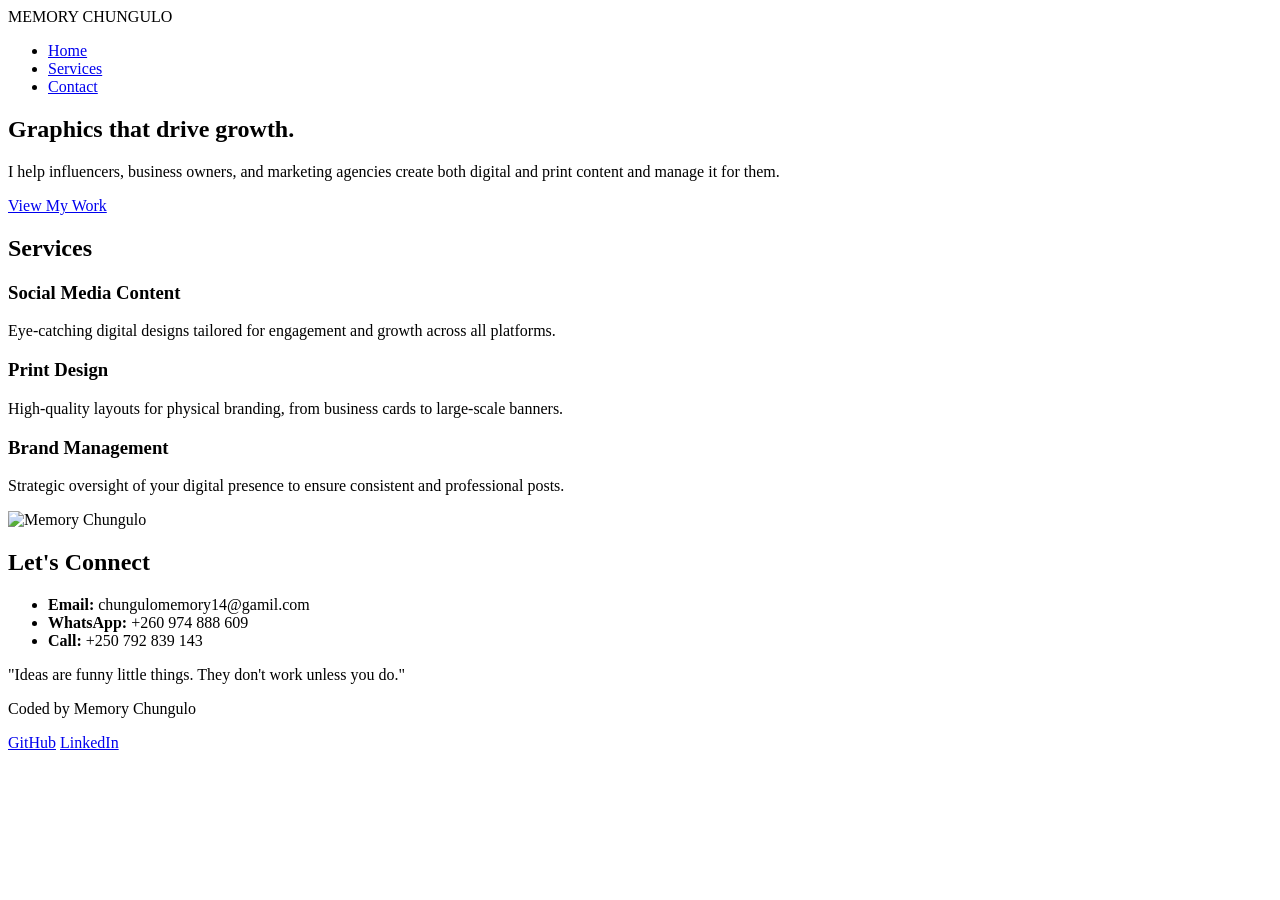
==== Level-1/Task-1/index.html @ 374aa058 "HTML File" ====
<!DOCTYPE html>
<html lang="en">
<head>
    <meta charset="UTF-8">
    <meta name="viewport" content="width=device-width, initial-scale=1.0">
    <title>Responsive Landing Page</title>
    <link rel="stylesheet" href="style.css">
    <link href="https://fonts.googleapis.com/css2?family=Poppins:wght@300;400;600&display=swap" rel="stylesheet">
</head>
<body>
    <header class="navbar">
        <div class="nav-container">
            <div class="logo">MEMORY CHUNGULO</div>
            <nav>
                <ul class="nav-links">
                    <li><a href="#home">Home</a></li>
                    <li><a href="#services">Services</a></li>
                    <li><a href="#contact">Contact</a></li>
                </ul>
            </nav>
        </div>
    </header>

    <main>
        <section id="home" class="hero">
            <div class="hero-content">
                <h1>Graphics that drive growth.</h1>
                <p>I help influencers, business owners, and marketing agencies create both digital and print content and manage it for them.</p>
                <a href="#work" class="cta-button">View My Work</a>
            </div>
        </section>

        <section id="services" class="services">
            <h2 class="section-title">Services</h2>
            <div class="services-container">
                <div class="service-card">
                    <h3>Social Media Content</h3>
                    <p>Eye-catching digital designs tailored for engagement and growth across all platforms.</p>
                </div>
                <div class="service-card">
                    <h3>Print Design</h3>
                    <p>High-quality layouts for physical branding, from business cards to large-scale banners.</p>
                </div>
                <div class="service-card">
                    <h3>Brand Management</h3>
                    <p>Strategic oversight of your digital presence to ensure consistent and professional posts.</p>
                </div>
            </div>
        </section>

        <section id="contact" class="contact">
            <div class="contact-container">
                <div class="contact-image">
                    <img src="mem aws.jpeg" alt="Memory Chungulo" class="profile-circle">
                </div>
                <div class="contact-info">
                    <h2>Let's Connect</h2>
                    <ul class="contact-list">
                        <li><strong>Email:</strong> chungulomemory14@gamil.com</li>
                        <li><strong>WhatsApp:</strong> +260 974 888 609</li>
                        <li><strong>Call:</strong> +250 792 839 143</li>
                    </ul>
                </div>
            </div>
        </section>
    </main>

    <footer>
        <div class="footer-content">
            <p class="quote">"Ideas are funny little things. They don't work unless you do."</p>
            <p class="coded-by">Coded by Memory Chungulo</p>
            <div class="social-links">
                <a href="https://github.com/Memzy2">GitHub</a>
                <a href="https://www.linkedin.com/in/memory-chungulo/">LinkedIn</a>
            </div>
        </div>
    </footer>

    <script src="script.js"></script>
</body>
</html>
</body>
</html>
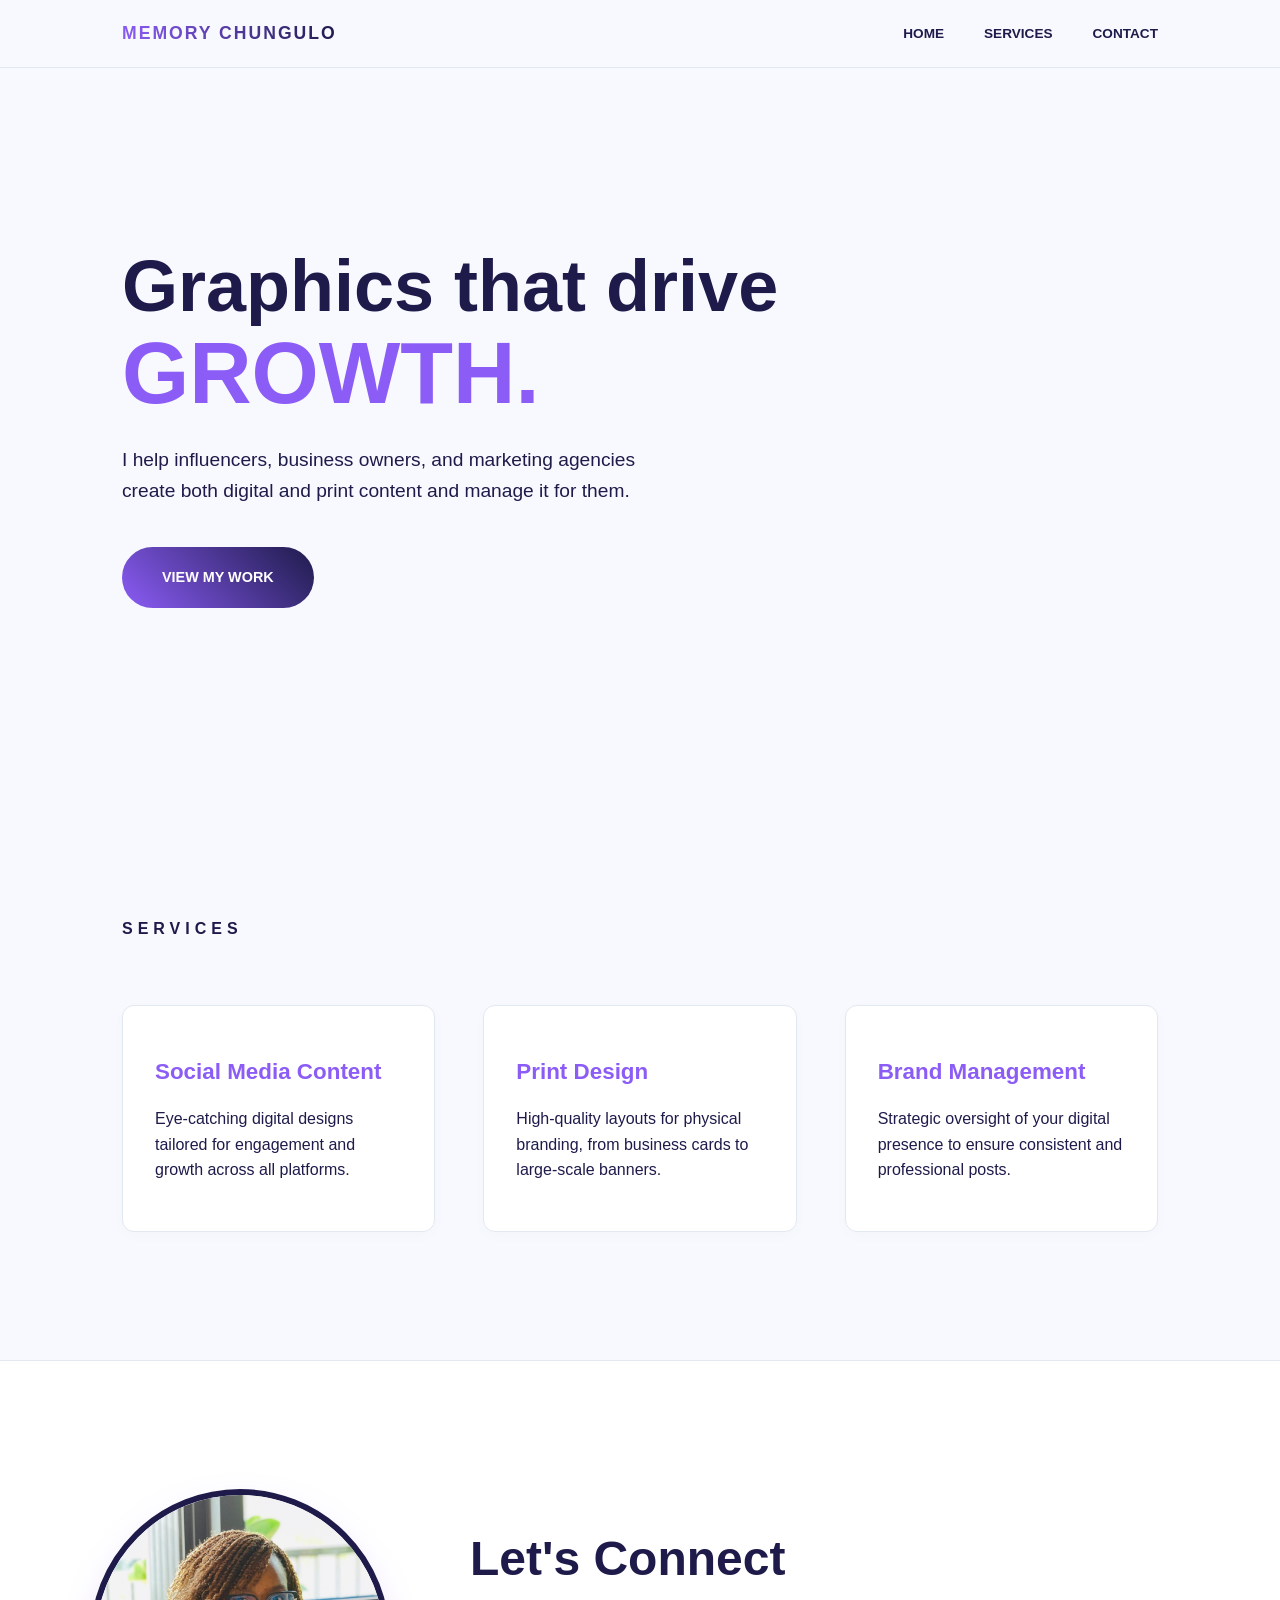
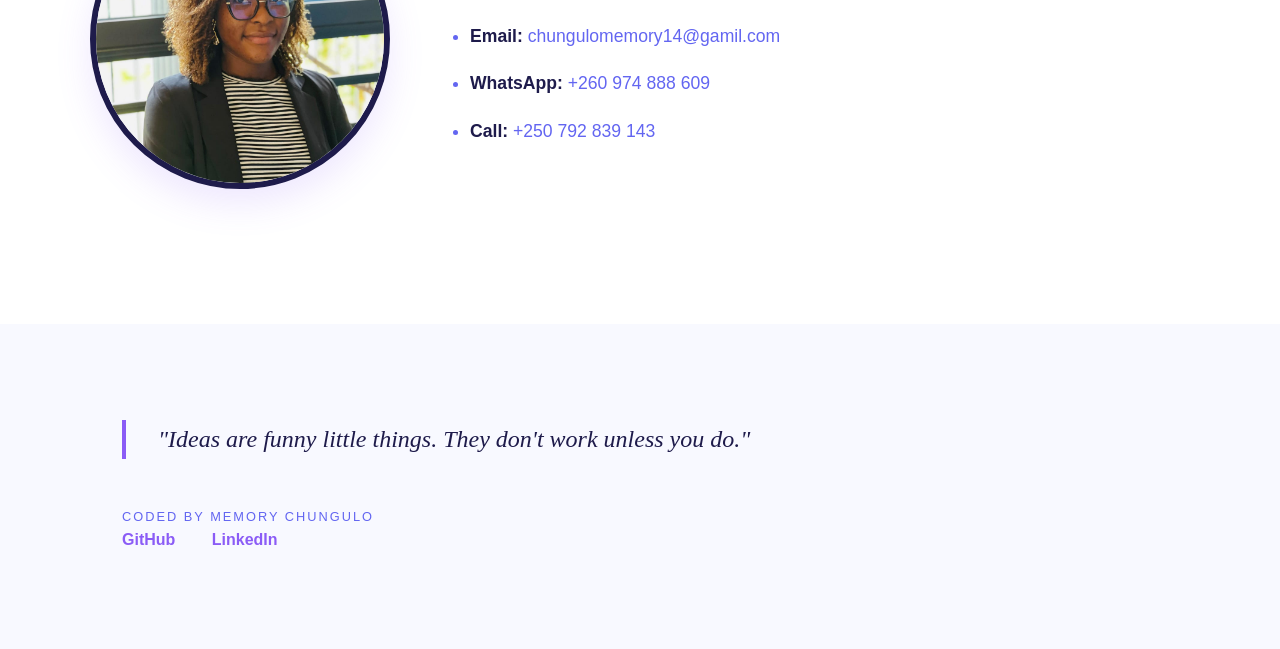
==== commit 9bb9cc57: "Updates" ====
--- a/Level-1/Task-1/index.html
+++ b/Level-1/Task-1/index.html
@@ -24,7 +24,10 @@
     <main>
         <section id="home" class="hero">
             <div class="hero-content">
-                <h1>Graphics that drive growth.</h1>
+                <h1>Graphics that drive
+                    <div class="hero-main-text">
+                        GROWTH.</div>
+                    </h1>
                 <p>I help influencers, business owners, and marketing agencies create both digital and print content and manage it for them.</p>
                 <a href="#work" class="cta-button">View My Work</a>
             </div>
--- a/Level-1/Task-1/style.css
+++ b/Level-1/Task-1/style.css
@@ -0,0 +1,260 @@
+/* 1. GENERAL SETUP */
+* {
+    margin: 0;
+    padding: 0;
+    box-sizing: border-box;
+}
+
+:root {
+    --bg-light: #f8f9ff;          /* Very light, airy lavender tint (No more metallic blue) */
+    --bg-section: #ffffff;       /* Pure white for sections to create clean depth */
+    --text-main: #1e1b4b;        /* Deep Midnight Navy for readability */
+    --text-muted: #6366f1;       /* Soft Indigo for subtext */
+    --accent-primary: #8b5cf6;   /* Electric Violet */
+    --border: #e2e8f0;           /* Subtle cool grey border */
+}
+
+html {
+    scroll-behavior: smooth;
+}
+
+body {
+    font-family: 'Poppins', sans-serif;
+    background-color: var(--bg-light);
+    color: var(--text-main);
+    line-height: 1.6;
+}
+
+/* 2. NAVIGATION BAR */
+.navbar {
+    position: sticky;
+    top: 0;
+    width: 100%;
+    z-index: 1000;
+    background: rgba(248, 249, 255, 0.9); /* Matches bg-light with transparency */
+    backdrop-filter: blur(10px);
+    border-bottom: 1px solid var(--border);
+}
+
+.nav-container {
+    max-width: 1100px;
+    margin: 0 auto;
+    padding: 1.2rem 2rem;
+    display: flex;
+    justify-content: space-between;
+    align-items: center;
+}
+
+.logo {
+    font-weight: 700;
+    letter-spacing: 2px;
+    font-size: 1.1rem;
+    text-transform: uppercase;
+    background: linear-gradient(90deg, var(--accent-primary), var(--text-main));
+    -webkit-background-clip: text;
+    -webkit-text-fill-color: transparent;
+}
+
+.nav-links {
+    display: flex;
+    list-style: none;
+    gap: 2.5rem;
+}
+
+.nav-links a {
+    text-decoration: none;
+    color: var(--text-main);
+    font-size: 0.85rem;
+    text-transform: uppercase;
+    font-weight: 600;
+    transition: color 0.3s ease;
+}
+
+.nav-links a:hover {
+    color: var(--accent-primary);
+}
+
+/* 3. HERO SECTION */
+.hero {
+    height: 80vh;
+    display: flex;
+    align-items: center;
+    padding: 0 2rem;
+    max-width: 1100px;
+    margin: 0 auto;
+}
+
+.hero-content h1 {
+    font-size: clamp(2.5rem, 6vw, 4.5rem);
+    font-weight: 800;
+    line-height: 1.1;
+    margin-bottom: 1.5rem;
+}
+
+/* Gradient text for the headline */
+.hero-content h1 span {
+    background: linear-gradient(90deg, var(--accent-primary), var(--text-main));
+    -webkit-background-clip: text;
+    -webkit-text-fill-color: transparent;
+}
+
+.hero-main-text {
+    font-size: larger;
+    color: var(--accent-primary);
+}
+.hero-content p {
+    max-width: 550px;
+    color: var(--text-main);
+    font-size: 1.2rem;
+    margin-bottom: 2.5rem;
+}
+
+.cta-button {
+    display: inline-block;
+    padding: 1.2rem 2.5rem;
+    background: linear-gradient(45deg, var(--accent-primary), var(--text-main));
+    color: #ffffff;
+    text-decoration: none;
+    font-size: 0.9rem;
+    text-transform: uppercase;
+    font-weight: 700;
+    border-radius: 50px; /* Rounded for a softer, premium feel */
+    transition: transform 0.3s ease, box-shadow 0.3s ease;
+}
+
+.cta-button:hover {
+    transform: translateY(-3px);
+    box-shadow: 0 10px 25px rgba(139, 92, 246, 0.3);
+}
+
+/* 4. SERVICES SECTION */
+.services {
+    padding: 8rem 2rem;
+    max-width: 1100px;
+    margin: 0 auto;
+}
+
+.section-title {
+    font-size: 1rem;
+    text-transform: uppercase;
+    letter-spacing: 5px;
+    color: var(--text-main);
+    margin-bottom: 4rem;
+}
+
+.services-container {
+    display: flex;
+    gap: 3rem;
+    flex-wrap: wrap;
+}
+
+.service-card {
+    flex: 1;
+    min-width: 280px;
+    background: var(--bg-section); /* Pure White */
+    padding: 3rem 2rem;
+    border-radius: 12px;
+    border: 1px solid var(--border);
+    box-shadow: 0 4px 15px rgba(0, 0, 0, 0.02);
+    transition: all 0.3s ease;
+}
+
+.service-card:hover {
+    transform: translateY(-5px);
+    border-color: var(--accent-primary);
+    box-shadow: 0 10px 30px rgba(139, 92, 246, 0.1);
+}
+
+.service-card h3 {
+    font-size: 1.4rem;
+    margin-bottom: 1rem;
+    color: var(--accent-primary);
+}
+
+.service-card p {
+    color: var(--text-main);
+}
+
+/* 5. CONTACT SECTION */
+.contact {
+    padding: 8rem 2rem;
+    background-color: var(--bg-section); /* Contrast white against the light background */
+    border-top: 1px solid var(--border);
+}
+
+.contact-container {
+    max-width: 1100px;
+    margin: 0 auto;
+    display: flex;
+    gap: 5rem;
+    align-items: center;
+}
+
+.profile-circle {
+    width: 300px;
+    height: 300px;
+    border-radius: 50%;
+    object-fit: cover;
+    border: 6px solid var(--text-main);
+    box-shadow: 0 15px 35px rgba(139, 92, 246, 0.15);
+    transition: all 0.4s ease;
+}
+
+.contact-image a:hover .profile-circle {
+    border-color: var(--accent-secondary);
+    transform: scale(1.02);
+}
+
+.contact-info h2 {
+    font-size: 3rem;
+    margin-bottom: 1.5rem;
+}
+
+.contact-list li {
+    margin-bottom: 1.2rem;
+    font-size: 1.1rem;
+    color: var(--text-muted);
+}
+
+.contact-list strong {
+    color: var(--text-main);
+}
+
+/* 6. FOOTER */
+footer {
+    padding: 6rem 2rem;
+    max-width: 1100px;
+    margin: 0 auto;
+}
+
+.quote {
+    font-family: serif;
+    font-style: italic;
+    font-size: 1.5rem;
+    margin-bottom: 3rem;
+    color: var(--text-main);
+    border-left: 4px solid var(--accent-primary);
+    padding-left: 2rem;
+}
+
+.coded-by {
+    font-size: 0.8rem;
+    text-transform: uppercase;
+    color: var(--text-muted);
+    letter-spacing: 2px;
+}
+
+.social-links a {
+    color: var(--accent-primary);
+    margin-right: 2rem;
+    text-decoration: none;
+    font-weight: 700;
+}
+
+/* 7. RESPONSIVENESS */
+@media (max-width: 768px) {
+    .contact-container { flex-direction: column; text-align: center; }
+    .nav-links { display: none; }
+    .hero { text-align: center; padding: 6rem 2rem; }
+    .profile-circle { width: 220px; height: 220px; }
+}
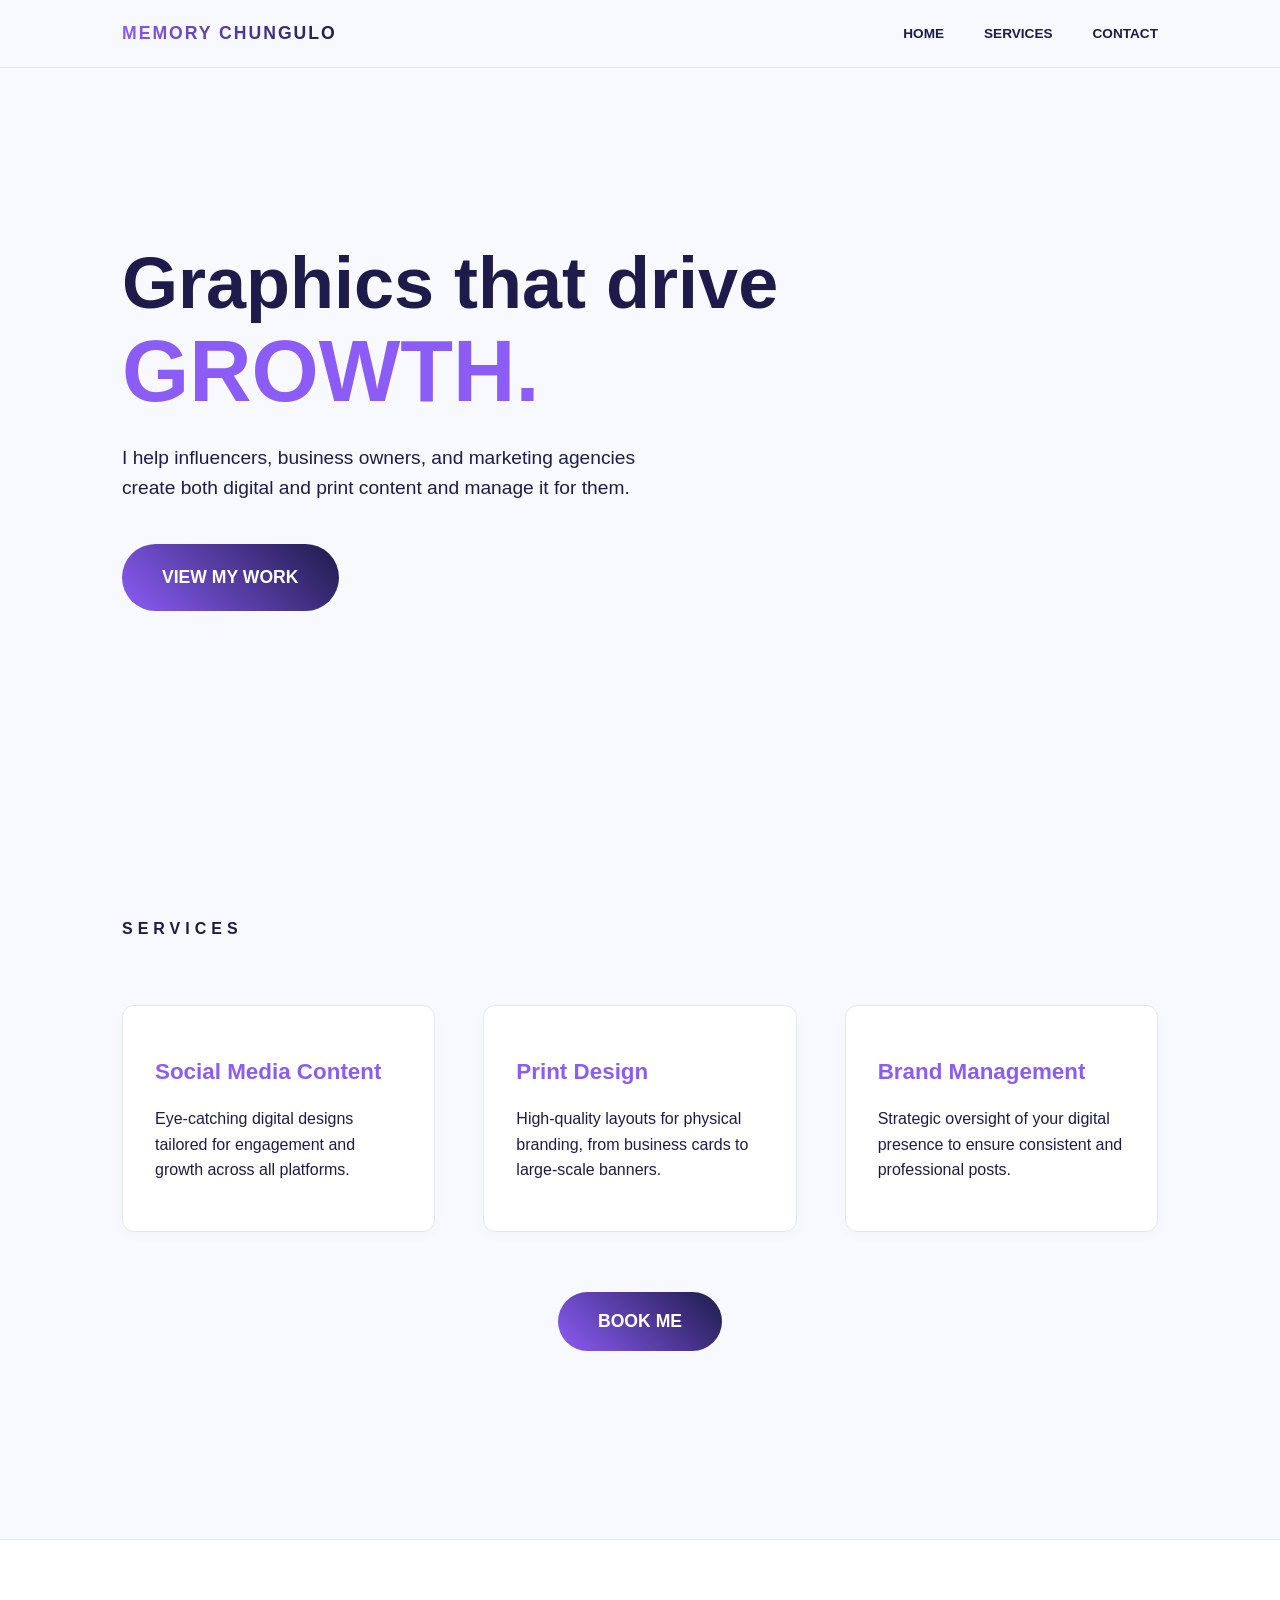
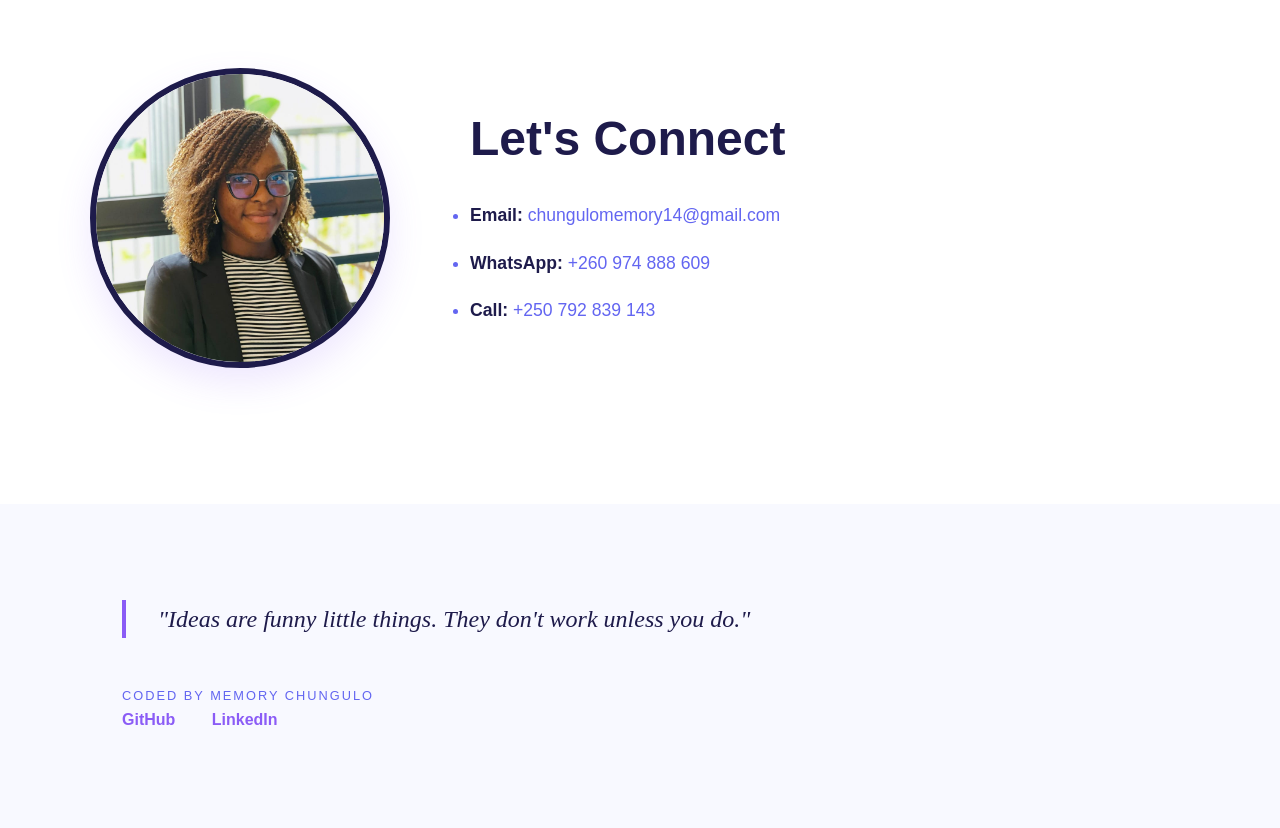
==== commit 29bf9022: "HTML File" ====
--- a/Level-1/Task-1/index.html
+++ b/Level-1/Task-1/index.html
@@ -29,7 +29,7 @@
                         GROWTH.</div>
                     </h1>
                 <p>I help influencers, business owners, and marketing agencies create both digital and print content and manage it for them.</p>
-                <a href="#work" class="cta-button">View My Work</a>
+                <a href="https://drive.google.com/drive/folders/1bRTVSLpmKkQnb-htAEenxDZxR-Y9bg50?usp=sharing" class="cta-button" target="_blank">View My Work</a>
             </div>
         </section>
 
@@ -49,6 +49,9 @@
                     <p>Strategic oversight of your digital presence to ensure consistent and professional posts.</p>
                 </div>
             </div>
+            <button class="BM-button">
+                BOOK ME
+            </button>
         </section>
 
         <section id="contact" class="contact">
@@ -59,7 +62,7 @@
                 <div class="contact-info">
                     <h2>Let's Connect</h2>
                     <ul class="contact-list">
-                        <li><strong>Email:</strong> chungulomemory14@gamil.com</li>
+                        <li><strong>Email:</strong> chungulomemory14@gmail.com</li>
                         <li><strong>WhatsApp:</strong> +260 974 888 609</li>
                         <li><strong>Call:</strong> +250 792 839 143</li>
                     </ul>
@@ -73,8 +76,8 @@
             <p class="quote">"Ideas are funny little things. They don't work unless you do."</p>
             <p class="coded-by">Coded by Memory Chungulo</p>
             <div class="social-links">
-                <a href="https://github.com/Memzy2">GitHub</a>
-                <a href="https://www.linkedin.com/in/memory-chungulo/">LinkedIn</a>
+                <a href="https://github.com/Memzy2" target="_blank">GitHub</a>
+                <a href="https://www.linkedin.com/in/memory-chungulo" target="_blank">LinkedIn</a>
             </div>
         </div>
     </footer>
--- a/Level-1/Task-1/style.css
+++ b/Level-1/Task-1/style.css
@@ -6,12 +6,12 @@
 }
 
 :root {
-    --bg-light: #f8f9ff;          /* Very light, airy lavender tint (No more metallic blue) */
-    --bg-section: #ffffff;       /* Pure white for sections to create clean depth */
-    --text-main: #1e1b4b;        /* Deep Midnight Navy for readability */
-    --text-muted: #6366f1;       /* Soft Indigo for subtext */
-    --accent-primary: #8b5cf6;   /* Electric Violet */
-    --border: #e2e8f0;           /* Subtle cool grey border */
+    --bg-light: #f8f9ff;         
+    --bg-section: #ffffff;      
+    --text-main: #1e1b4b;        
+    --text-muted: #6366f1;       
+    --accent-primary: #8b5cf6;   
+    --border: #e2e8f0;           
 }
 
 html {
@@ -31,7 +31,7 @@
     top: 0;
     width: 100%;
     z-index: 1000;
-    background: rgba(248, 249, 255, 0.9); /* Matches bg-light with transparency */
+    background: rgba(248, 249, 255, 0.9); 
     backdrop-filter: blur(10px);
     border-bottom: 1px solid var(--border);
 }
@@ -91,7 +91,6 @@
     margin-bottom: 1.5rem;
 }
 
-/* Gradient text for the headline */
 .hero-content h1 span {
     background: linear-gradient(90deg, var(--accent-primary), var(--text-main));
     -webkit-background-clip: text;
@@ -115,10 +114,10 @@
     background: linear-gradient(45deg, var(--accent-primary), var(--text-main));
     color: #ffffff;
     text-decoration: none;
-    font-size: 0.9rem;
-    text-transform: uppercase;
-    font-weight: 700;
-    border-radius: 50px; /* Rounded for a softer, premium feel */
+    font-size: 1.1rem;
+    text-transform: uppercase;
+    font-weight: 700;
+    border-radius: 50px; 
     transition: transform 0.3s ease, box-shadow 0.3s ease;
 }
 
@@ -151,7 +150,7 @@
 .service-card {
     flex: 1;
     min-width: 280px;
-    background: var(--bg-section); /* Pure White */
+    background: var(--bg-section); 
     padding: 3rem 2rem;
     border-radius: 12px;
     border: 1px solid var(--border);
@@ -175,10 +174,30 @@
     color: var(--text-main);
 }
 
+.BM-button {
+    display: block;
+    margin: 60px auto;
+    background: linear-gradient(45deg, var(--accent-primary), var(--text-main));;
+    color: #ffffff;
+    padding: 1.2rem 2.5rem;
+    text-decoration: none;
+    font-size: 1.1rem;
+    font-weight: 700;
+    border-radius: 50px; 
+    border: none;
+    transition: transform 0.3s ease, box-shadow 0.3s ease;
+    text-align: center;
+}
+
+.BM-button:hover {
+    transform: translateY(-3px);
+    box-shadow: 0 10px 25px rgba(139, 92, 246, 0.3);
+}
+
 /* 5. CONTACT SECTION */
 .contact {
     padding: 8rem 2rem;
-    background-color: var(--bg-section); /* Contrast white against the light background */
+    background-color: var(--bg-section);
     border-top: 1px solid var(--border);
 }
 
